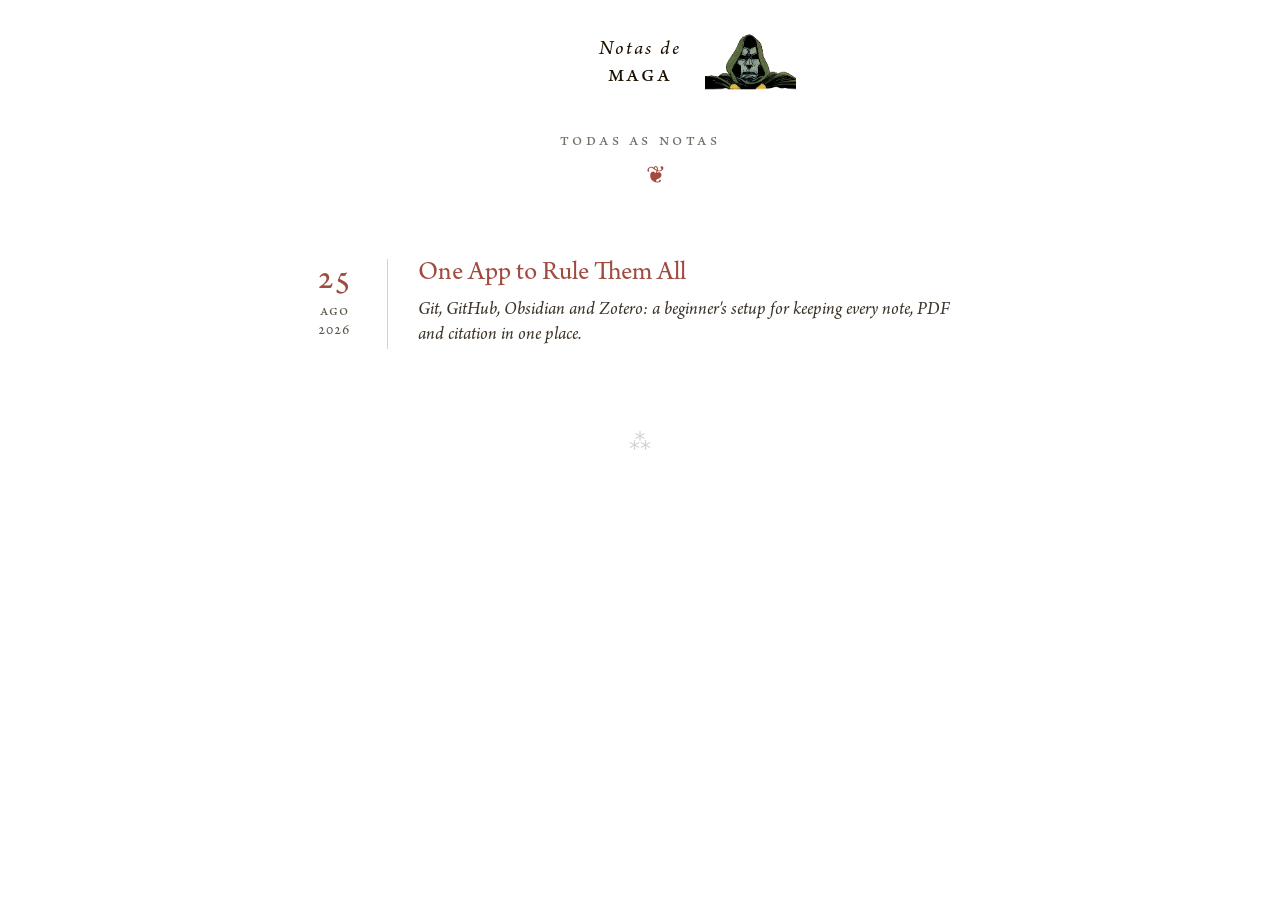
==== notas/index.html @ f34725a0 "Remove reading time from the notas post list Co-Authored-By: Claude Opus 5.5 <noreply@anthropic.com>" ====
<html>
    <head>
        <meta charset="UTF-8">
        <meta name="viewport" content="width=device-width, initial-scale=1">
        <title>Maga's Philosophy Notes</title>
        <link rel="stylesheet" href="main.css">
        <link rel="stylesheet" href="desktop.css">
        <link rel="icon" type="image/png" href="./favicon.png"/>
        <script src="script.js"></script>
    </head>
    <body>
        <div id="title-wrap">
        <a id="home-link" href="./">
        <h5 id="pre-author">Notas de</h5>
        <h4 id="author">Maga</h4>
        </a>
        <img id="title-mascot" src="doom-mascot.png" alt="Doctor Doom"/>
        </div>
        <p class="list-heading">Todas as notas</p>
        <p class="ornament">❦</p>
        <ol id="posts">
            <li>
                <a class="post" href="fluxo-de-notas.html">
                    <time class="post-date" datetime="2026-08-25">
                        <span class="post-day">25</span>
                        <span class="post-month">ago 2026</span>
                    </time>
                    <span class="post-title">One App to Rule Them All</span>
                    <span class="post-summary">Git, GitHub, Obsidian and Zotero: a beginner's setup for keeping every note, PDF and citation in one place.</span>
                </a>
            </li>
        </ol>
        <p class="list-footer">⁂</p>
---- notas/main.css ----
@font-face { font-family: 'ap'; src: url('fonts/regular.otf') format('opentype'); }
@font-face { font-family: 'ap'; font-weight: bold; src: url('fonts/bold.otf') format('opentype'); }
@font-face { font-family: 'ap'; font-style: italic; src: url('fonts/italic.otf') format('opentype'); }
@font-face { font-family: 'ap'; font-weight: bold; font-style: italic; src: url('fonts/bolditalic.otf') format('opentype'); }

html {
    /* --pale: #fdfdfc; */
    --pale: white;
    --red: #a14a3f;
    --black: #1a0f00;
    --dim: #33330011;
    --lightgrey: #d2d2d2;
    --lightblue: #e7eff6;
    --blue: rgb(15, 52, 128);
}

body {
    width: 90%;
    margin: 3% auto;

    font-family: 'Arno Pro', 'ap', Garamond, Georgia, serif;
    font-size: 14pt;
    font-feature-settings: 'onum';
    color: var(--black);
    background: var(--pale);

    counter-reset: section;
}

/* main content */

.content {
    margin: 0 auto;
    font-size: 116%;
}

p,
blockquote p,
.content li {
    margin-bottom: 0;
    line-height: 1.3;
    text-align: justify;
}

p + p {
    margin-top: 0;
    text-indent: 1.3em;
}

strong { font-weight: 600; }

hr {
    width: 20em;
    margin: 1.3em auto;
    border: none;
    border-top: 1px solid var(--lightgrey);
}

/* links and footnote numbers */

a[href] {
    text-decoration: none;
    color: var(--red);
}
a[href]:hover {
    text-decoration: underline;
}

sup {
    vertical-align: baseline;
    position: relative;
    top: -0.4em;

    font-size: 0.7em;
    font-feature-settings: 'nnum';
}

.sc { /* small caps */
    text-transform: lowercase;
    font-variant: small-caps;
}

/* tables */

table {
    margin: 2em auto;
    line-height: 1.7;

    border-top: 1px solid var(--black);
    border-bottom: 1px solid var(--black);
    border-collapse: collapse; /* allows for internal borders */
}

thead { border-bottom: 1px solid var(--ctext); }
th { font-weight: normal; }
td, th { padding: 0 0.3em; }

/* epigraphs */

.epigraph {
    width: 80%;
    padding-left: 11%;
    margin-top: 2.5em;

    font-size: 1em;
    text-align: justify;
    font-feature-settings: 'swsh'; /* swashes */
}

.epigraph.short { text-align: right; }

.epigraph footer { /* i.e. the citation */
    margin-top: 0.6em;

    font-variant: small-caps;
    font-feature-settings: normal;
    text-align: right;
    text-transform: lowercase;
    letter-spacing: 1px;
}

.epigraph footer em { /* the source text in the citation */
    font-variant: normal;
    text-transform: none;
    letter-spacing: normal;
}

/* headings */

h2, h3 { text-align: center; }

h2 { /* main chapter titles, e.g. 'Consciousness' or 'Reason' */
    font-size: 1.9em;
    padding-top: 10px;
    margin-bottom: -0.34em;
    font-weight: 400;
    color: var(--red);
}

h3 { /* section titles, e.g. 'Sensuous Certainty' or 'Mastery and Servitude' */
    margin-top: 2em;
    margin-bottom: 5px;
    font-weight: 400;
    font-variant: small-caps;
    font-size: 1.3em;
    text-transform: lowercase;
}

h4:not(#author):not(.subtitle) { /* mini-section titles, e.g. 'Skepticism' or Pleasure and Necessity' */
    font-size: 1.12em;
    font-weight: normal;
    font-style: italic;
    margin: 2em 0 1em 0;
    counter-increment: subsection;
}

h4:not(#author):not(.subtitle)::before {
    content: counter(subsection);
    font-style: normal;
    margin-right: 0.4em;
}

.subtitle {
    margin: -0.25em 0 0.25em 0;
    text-align: center;
    font-style: italic;
    font-weight: normal;
}

img#title {
    display: block;
    margin: 30px auto 30px auto;
    width: 55%;
}

#title-wrap {
    position: relative;
    display: table;
    margin: 20px auto 0 auto;
}

#title-mascot {
    position: absolute;
    top: 35%;
    right: -6.2em;
    transform: translateY(-50%);
    height: 3.4em;
    width: auto;
}

.content figure {
    margin: 2em auto;
    text-align: center;
}

.content figure img {
    max-width: 100%;
    max-height: 22em;
    border: 1px solid var(--lightgrey);
}

.content figcaption {
    margin-top: 0.5em;
    font-size: 0.85em;
    font-style: italic;
    color: var(--black);
    opacity: 0.7;
}

#author {
    margin: 0;

    font-variant: small-caps;
    font-weight: 400;
    font-size: 1.3em;
    text-align: center;
    text-transform: lowercase;
    letter-spacing: 0.1em;
    color: var(--black);
}

#pre-author { /* "Notes on Hegel's" */
    margin: 0;

    font-size: 1.1em;
    font-weight: normal;
    font-style: italic;
    text-align: center;
    letter-spacing: 0.1em;
}

#title-info { /* 'Last edited' info */
    text-align: center;
    font-style: italic;
    opacity: 0.8;
}

/* contents */

#contents {
    margin: 2em auto 4em auto;
    padding-left: 2.4rem;
    white-space: nowrap;

    counter-reset: toc;
}

#contents ol { padding-left: 0; }

#contents li {
    margin-top: 0;
    display: block;
    list-style-type: none;
}

/* separate sections */
#contents > li { margin-top: 1em; }

/* indent sub-sub-sections */
#contents li li li a { margin-left: 1em; }

/* numbering */
#contents > li::before {
    position: absolute;
    width: 2.4rem;
    transform: translate(-3.2rem);
    text-align: right;
    color: var(--lightgrey);
    content: counter(toc);
    counter-increment: toc;
}

#contents a { line-height: 1.375em; }

/* some pages are so huge that they have extra contents sub-sections
 * that are only visible when that page is displayed */
#contents .extra-contents {
    padding-left: 1em;
    font-size: 90%;
}

/* navigation */

#nav {
    margin-top: 2em;
    font-size: 1.05em;
    text-align: center;
}

#nav a {
    display: block;
    margin-bottom: 0.3em;
}

/* footnotes */

.footnotes hr { display: none; }

.footnotes li,
.footnotes p {
    font-size: 0.98em;
    margin: 0 0 0.3em 0;
}

.footnotes blockquote { margin: 0.5em 1em; }

.footnotes blockquote p {
    font-size: 0.9em;
    line-height: 1.1;
}

.footnotes a { color: var(--blue); }
.footnotes a.footnote-back { color: var(--lightgrey); }
.footnotes a:hover { color: var(--red); }

/* selected footnote */
.footnotes li:target { background: var(--dim); }

#biblink { /* link in footnotes to bibliography.html */
    display: block;
    text-align: center;
    color: var(--blue);
}

/* bibliography */

.bib {
    padding: 0;
    font-size: 0.9em;
}

.bib li {
    text-align: left;
    list-style-type: none;
    text-indent: -2em;
    margin-left: 2em;
    margin-bottom: 0.2em;
}

.bib li span { /* author names */
    font-variant: small-caps;
    text-transform: lowercase;
}

.bib-note { /* p in .bib */
    width: 80%;
    margin: 0.5em auto 1em auto;
}

/* JavaScript elements */

#wordcount {
    margin-top: 4em;
    text-align: center;
    color: var(--lightgrey);
}

#moving-header {
    display: none;
}

/* link back to the front page, at the end of a post */

#back {
    margin-top: 3em;
    text-align: center;
}

/* the title links to the front page */

a#home-link[href] {
    color: inherit;
    text-decoration: none;
}

#back-top {
    margin: 0.8em 0 0 0;
    text-align: center;
    font-size: 0.9em;
}

/* front page: list of posts */

.list-heading {
    margin: 2.2em 0 0 0;
    text-align: center;
    font-variant: small-caps;
    text-transform: lowercase;
    letter-spacing: 0.2em;
    font-size: 0.95em;
    opacity: 0.6;
}

.ornament {
    margin: 0.4em 0 0 0;
    text-align: center;
    color: var(--red);
    font-size: 1.3em;
}

#posts {
    max-width: 38em;
    margin: 2em auto 3em auto;
    padding: 0;
    list-style-type: none;
}

#posts li + li { border-top: 1px solid var(--lightgrey); }

#posts a.post {
    display: grid;
    grid-template-columns: 4.5em 1fr;
    column-gap: 1.6em;
    padding: 1.4em 1em;
    color: var(--black);
    text-decoration: none;
    border-radius: 3px;
    transition: background 0.2s ease;
}

#posts a.post:hover { background: var(--dim); }

.post-date {
    grid-row: span 3;
    padding-top: 0.2em;
    text-align: center;
    border-right: 1px solid var(--lightgrey);
    padding-right: 1.2em;
}

.post-day {
    display: block;
    font-size: 2em;
    line-height: 1;
    color: var(--red);
}

.post-month {
    display: block;
    margin-top: 0.2em;
    font-variant: small-caps;
    letter-spacing: 1px;
    font-size: 0.85em;
    opacity: 0.7;
}

.post-title {
    font-size: 1.45em;
    line-height: 1.2;
    color: var(--red);
}

#posts a.post:hover .post-title { text-decoration: underline; }

.post-summary {
    margin-top: 0.35em;
    font-style: italic;
    line-height: 1.35;
    opacity: 0.85;
}


@media (max-width: 480px) {
    #posts a.post { grid-template-columns: 3.5em 1fr; column-gap: 1em; padding: 1.2em 0.4em; }
    .post-date { padding-right: 0.8em; }
}

.list-footer {
    text-align: center;
    color: var(--lightgrey);
    font-size: 1.2em;
    margin-bottom: 3em;
}
---- notas/desktop.css ----
@media (min-width: 768px) {

body {
    width: 62%;
}

/* Main text ------------------------------------------------ */

.content {
    font-size: 104%;
    max-width: 76ch;
}

p,
blockquote p,
.content li {
    font-size: 1.2em;
}

::selection {
    background: var(--lightblue);
}

/* paragraph numbering */

.content>p::before, .content>ol::before {
    clear: right;
    float: right;
    margin-right: -10%;

    font-size: 0.8em;
    color: var(--lightgrey);
    white-space: nowrap;
    counter-increment: section;
    content: counter(section);
}

/* lists */

.content ol {
    position: relative; /* required for the numbers, see below */
    padding-left: 0;
    counter-reset: item;
    list-style-type: none;
}

.content ol li::before {
    position: absolute;
    left: -1.3em;
    content: counter(item) ' ';
    counter-increment: item;
}

.content li p { font-size: 1em; }

/* contents */

#contents {
    width: 50%;
}

/* footnotes */

.footnotes {
    width: 120%;
    margin: 50px -10%;
}

.footnotes ol {
    column-count: 2;
    column-gap: 3em;
}

.footnotes li,
.footnotes p {
    break-inside: avoid column;
    page-break-inside: avoid; /* firefox */
}

/* JavaScript elements -------------------------------------- */

#hover-note {
    border-left: 1px solid #000000aa;

    position: fixed;
    opacity: 0; /* see script.js */
    padding: 0.6em;
    transform: translateY(-50%);
    width: 18%;
    left: 76%;
}

#hover-note p {
    margin: 0;
    font-size: 0.95em;
    text-align: left;
}

#moving-header {
    display: block;

    position: fixed;
    width: 25%;
    top: 10px;
    left: 20px;

    font-variant: small-caps;
    font-size: 1.1em;
    text-transform: lowercase;
    opacity: 0.5;
}

#moving-header em { font-style: normal; }

} /* end @media query */
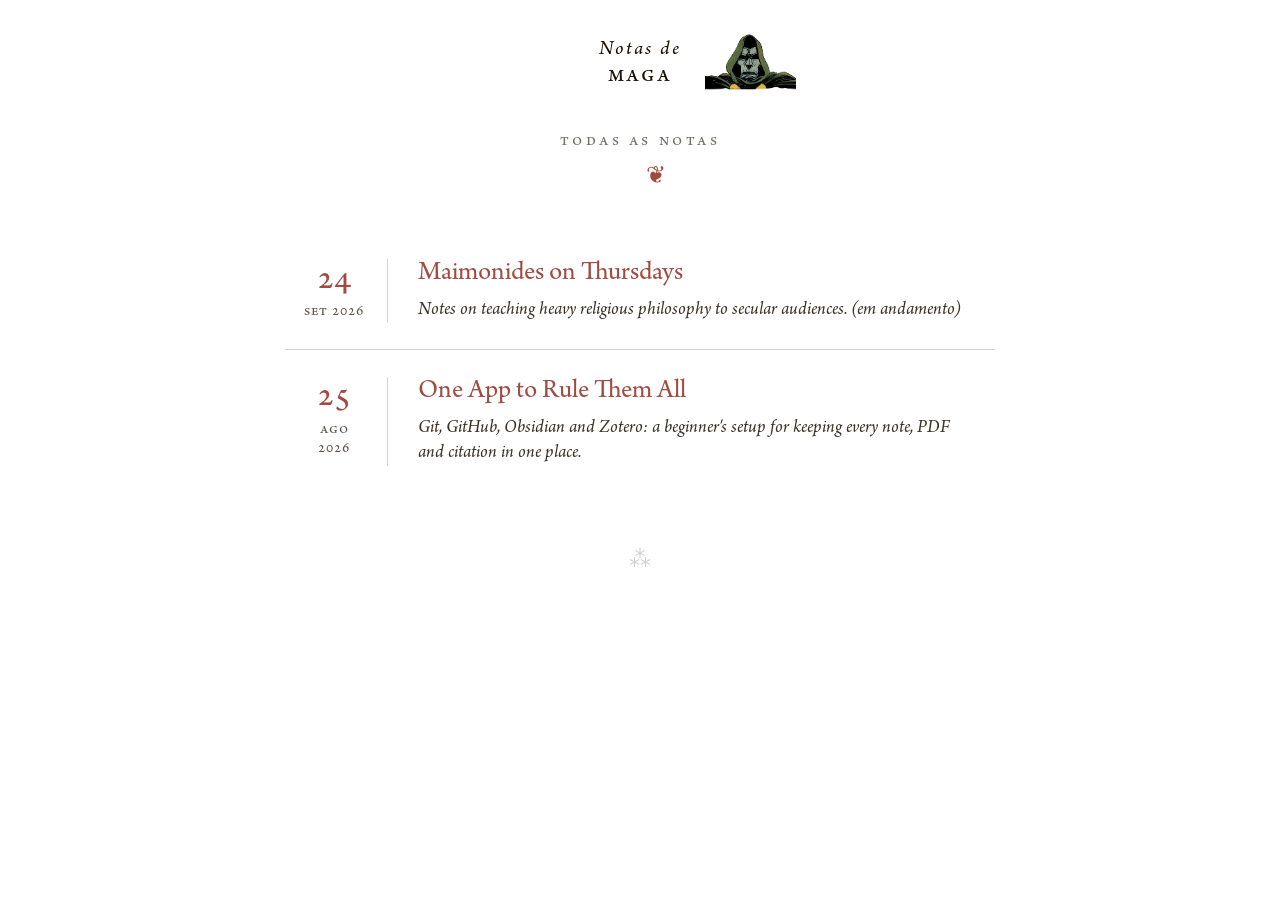
==== commit d799b561: "Add Maimonides on Thursdays post stub Placeholder page for a new notas post on teaching heavy religi" ====
--- a/notas/index.html
+++ b/notas/index.html
@@ -20,6 +20,16 @@
         <p class="ornament">❦</p>
         <ol id="posts">
             <li>
+                <a class="post" href="maimonides-thursdays.html">
+                    <time class="post-date" datetime="2026-09-24">
+                        <span class="post-day">24</span>
+                        <span class="post-month">set 2026</span>
+                    </time>
+                    <span class="post-title">Maimonides on Thursdays</span>
+                    <span class="post-summary">Notes on teaching heavy religious philosophy to secular audiences. (em andamento)</span>
+                </a>
+            </li>
+            <li>
                 <a class="post" href="fluxo-de-notas.html">
                     <time class="post-date" datetime="2026-08-25">
                         <span class="post-day">25</span>
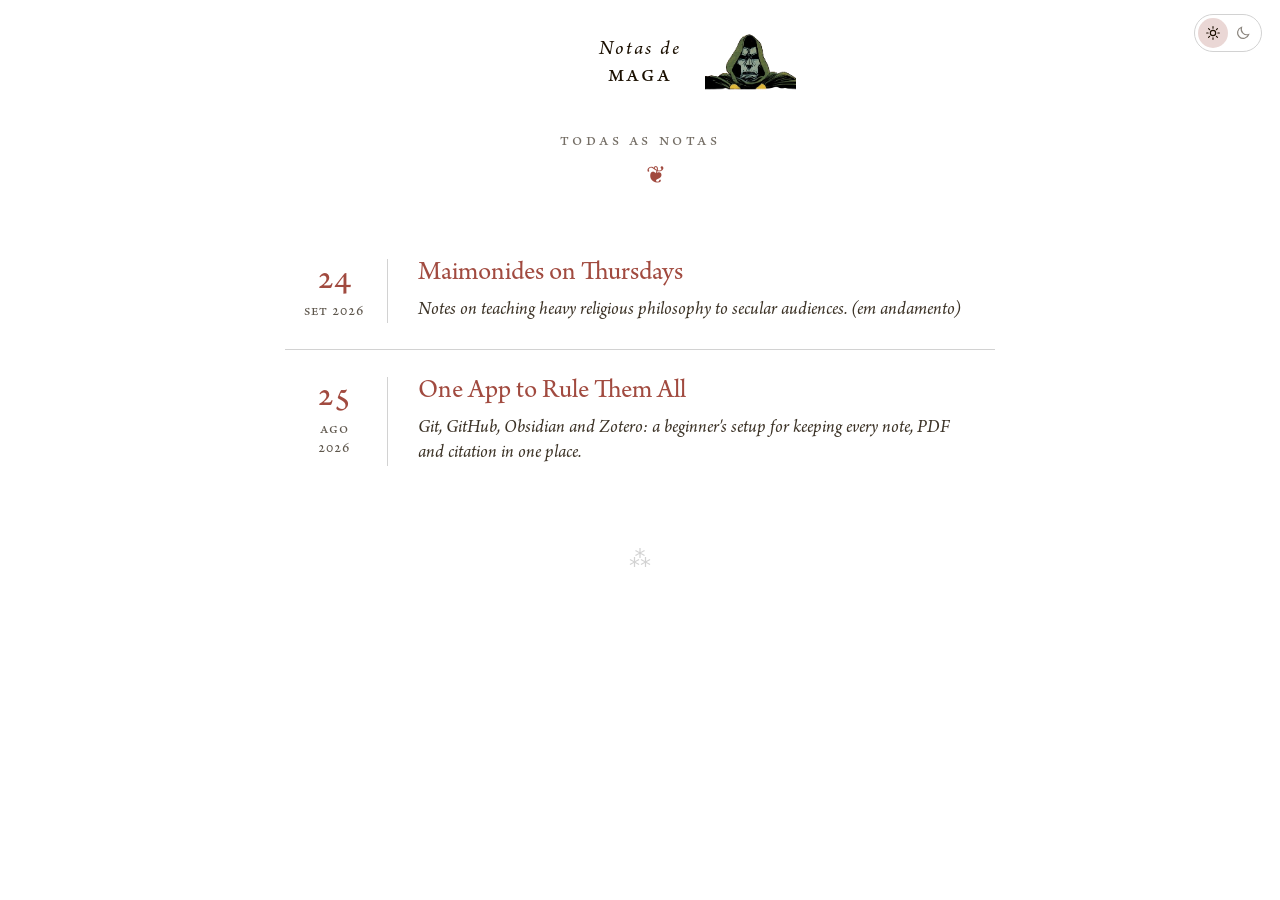
==== commit 916be7f7: "Add dark theme with sun/moon toggle and dark illustrated initials Co-Authored-By: Claude Sonnet 5.5 " ====
--- a/notas/index.html
+++ b/notas/index.html
@@ -3,12 +3,32 @@
         <meta charset="UTF-8">
         <meta name="viewport" content="width=device-width, initial-scale=1">
         <title>Maga's Philosophy Notes</title>
+        <script>
+            // set the theme before first paint, to avoid a flash
+            (function () {
+                var t = null;
+                try { t = localStorage.getItem('theme'); } catch (e) {}
+                if (t !== 'light' && t !== 'dark') {
+                    t = matchMedia('(prefers-color-scheme: dark)').matches ? 'dark' : 'light';
+                }
+                document.documentElement.dataset.theme = t;
+            })();
+        </script>
         <link rel="stylesheet" href="main.css">
         <link rel="stylesheet" href="desktop.css">
         <link rel="icon" type="image/png" href="./favicon.png"/>
         <script src="script.js"></script>
     </head>
     <body>
+        <div id="theme-toggle" role="group" aria-label="Tema">
+        <span class="thumb"></span>
+        <button type="button" data-theme-set="light" aria-label="Tema claro" title="Tema claro">
+            <svg viewBox="0 0 24 24" aria-hidden="true"><circle cx="12" cy="12" r="4"/><path d="M12 2.5v2.2M12 19.3v2.2M2.5 12h2.2M19.3 12h2.2M5.3 5.3l1.6 1.6M17.1 17.1l1.6 1.6M5.3 18.7l1.6-1.6M17.1 6.9l1.6-1.6"/></svg>
+        </button>
+        <button type="button" data-theme-set="dark" aria-label="Tema escuro" title="Tema escuro">
+            <svg viewBox="0 0 24 24" aria-hidden="true"><path d="M20.5 14.2A8.5 8.5 0 0 1 9.8 3.5a8.5 8.5 0 1 0 10.7 10.7z"/></svg>
+        </button>
+        </div>
         <div id="title-wrap">
         <a id="home-link" href="./">
         <h5 id="pre-author">Notas de</h5>
--- a/notas/main.css
+++ b/notas/main.css
@@ -12,6 +12,19 @@
     --lightgrey: #d2d2d2;
     --lightblue: #e7eff6;
     --blue: rgb(15, 52, 128);
+    --rule: #000000aa;
+}
+
+html[data-theme="dark"] {
+    color-scheme: dark;
+    --pale: #1a1919;
+    --red: #7da06a;       /* lighter tint of #4a673f, for legible text */
+    --black: #e6e1d6;
+    --dim: #ffffff12;
+    --lightgrey: #3d3b39;
+    --lightblue: #2b3d26;
+    --blue: #94b385;
+    --rule: #4a673f;
 }
 
 body {
@@ -471,3 +484,102 @@
     font-size: 1.2em;
     margin-bottom: 3em;
 }
+
+/* illustrated initials (see dropcap.lua): light and dark versions stacked */
+
+.dc {
+    float: left;
+    position: relative;
+    height: 5.3em;
+    margin: 0.1em 0.55em 0 0;
+}
+
+.dc img {
+    display: block;
+    height: 100%;
+    width: auto;
+}
+
+.dc img.dark {
+    position: absolute;
+    top: 0;
+    left: 0;
+    width: 100%;
+    opacity: 0;
+    transition: opacity 0.7s ease;
+}
+
+html[data-theme="dark"] .dc img.dark { opacity: 1; }
+
+/* theme toggle */
+
+#theme-toggle {
+    position: fixed;
+    top: 14px;
+    right: 18px;
+    z-index: 10;
+    display: flex;
+    padding: 3px;
+    border: 1px solid var(--lightgrey);
+    border-radius: 999px;
+    background: var(--pale);
+}
+
+#theme-toggle .thumb {
+    position: absolute;
+    top: 3px;
+    left: 3px;
+    width: 30px;
+    height: 30px;
+    border-radius: 50%;
+    background: var(--red);
+    opacity: 0.22;
+    transition: transform 0.6s cubic-bezier(0.65, 0, 0.25, 1);
+}
+
+html[data-theme="dark"] #theme-toggle .thumb { transform: translateX(30px); }
+
+#theme-toggle button {
+    position: relative;
+    width: 30px;
+    height: 30px;
+    padding: 0;
+    border: none;
+    border-radius: 50%;
+    background: none;
+    color: var(--black);
+    cursor: pointer;
+    display: flex;
+    align-items: center;
+    justify-content: center;
+    opacity: 0.5;
+    transition: opacity 0.4s ease;
+}
+
+#theme-toggle button:hover,
+#theme-toggle button[aria-pressed="true"] { opacity: 1; }
+
+#theme-toggle button:focus-visible { outline: 2px solid var(--red); outline-offset: 1px; }
+
+#theme-toggle svg {
+    width: 16px;
+    height: 16px;
+    fill: none;
+    stroke: currentColor;
+    stroke-width: 1.7;
+    stroke-linecap: round;
+    transition: transform 0.6s cubic-bezier(0.65, 0, 0.25, 1);
+}
+
+#theme-toggle button[aria-pressed="true"] svg { transform: rotate(360deg); }
+#theme-toggle button[aria-pressed="false"] svg { transform: rotate(0deg); }
+
+/* smooth switch between themes (class is added by script.js while switching) */
+
+html.theme-fade,
+html.theme-fade *,
+html.theme-fade *::before,
+html.theme-fade *::after {
+    transition: background-color 0.7s ease, color 0.7s ease, border-color 0.7s ease,
+                opacity 0.7s ease, fill 0.7s ease, stroke 0.7s ease !important;
+}
--- a/notas/desktop.css
+++ b/notas/desktop.css
@@ -80,7 +80,7 @@
 /* JavaScript elements -------------------------------------- */
 
 #hover-note {
-    border-left: 1px solid #000000aa;
+    border-left: 1px solid var(--rule);
 
     position: fixed;
     opacity: 0; /* see script.js */
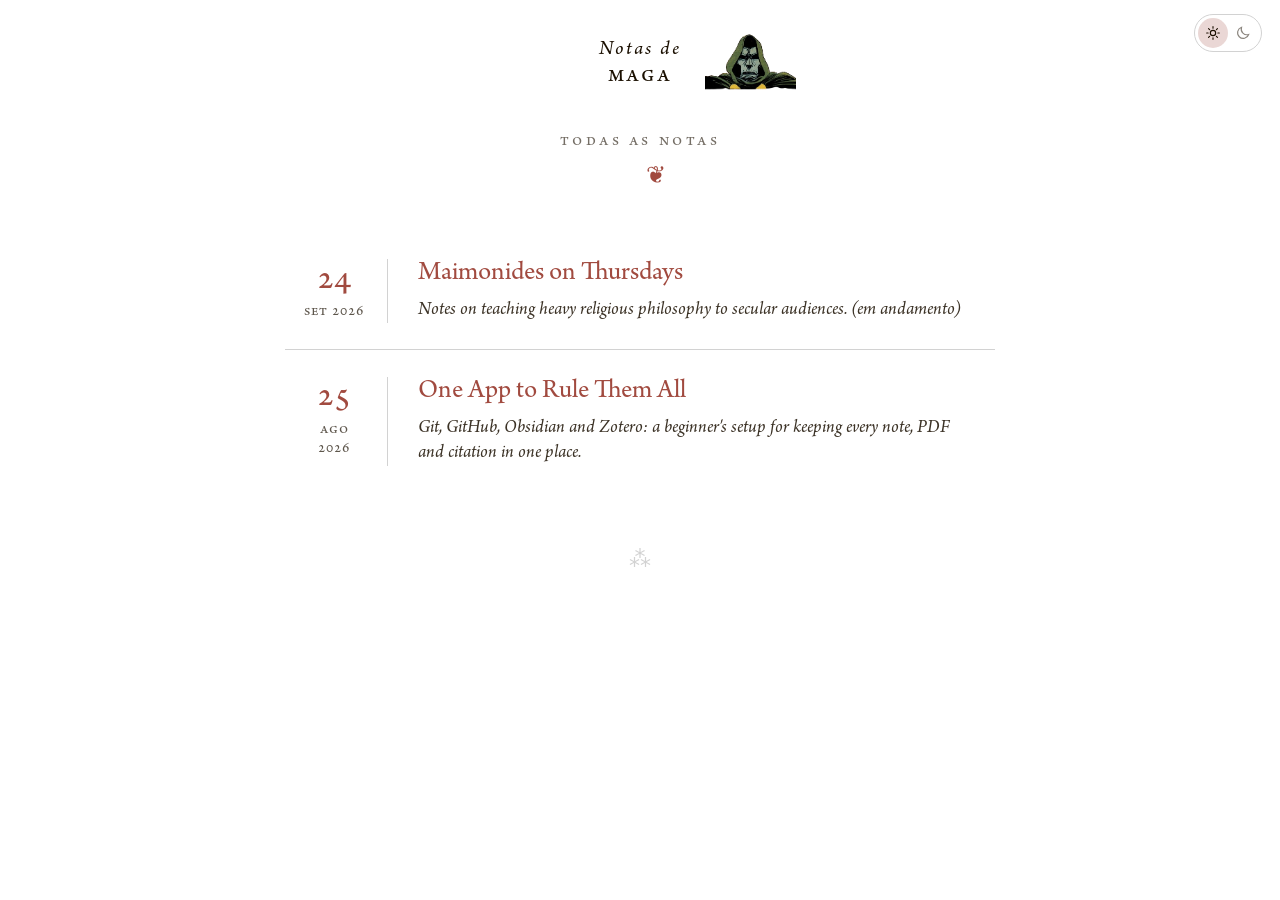
==== commit d44aef72: "Make initials transparent so they fade together with the page background Co-Authored-By: Claude Sonn" ====
--- a/notas/index.html
+++ b/notas/index.html
@@ -14,10 +14,10 @@
                 document.documentElement.dataset.theme = t;
             })();
         </script>
-        <link rel="stylesheet" href="main.css">
-        <link rel="stylesheet" href="desktop.css">
+        <link rel="stylesheet" href="main.css?v=aec83dab">
+        <link rel="stylesheet" href="desktop.css?v=aec83dab">
         <link rel="icon" type="image/png" href="./favicon.png"/>
-        <script src="script.js"></script>
+        <script src="script.js?v=aec83dab"></script>
     </head>
     <body>
         <div id="theme-toggle" role="group" aria-label="Tema">
--- a/notas/main.css
+++ b/notas/main.css
@@ -485,7 +485,7 @@
     margin-bottom: 3em;
 }
 
-/* illustrated initials (see dropcap.lua): light and dark versions stacked */
+/* illustrated initials (see dropcap.lua): each theme has its own drawings */
 
 .dc {
     float: left;
@@ -498,18 +498,33 @@
     display: block;
     height: 100%;
     width: auto;
-}
-
-.dc img.dark {
+    transition: opacity 0.8s ease; /* same duration and easing as the theme colors */
+}
+
+/* a letter with drawings in both themes: stack them and cross-fade */
+.dc.has-light.has-dark img.dark {
     position: absolute;
     top: 0;
     left: 0;
     width: 100%;
     opacity: 0;
-    transition: opacity 0.7s ease;
-}
-
-html[data-theme="dark"] .dc img.dark { opacity: 1; }
+}
+
+html[data-theme="dark"] .dc.has-light.has-dark img.dark { opacity: 1; }
+html[data-theme="dark"] .dc.has-light.has-dark img.light { opacity: 0; }
+
+/* the plain letter, shown only where the theme has no drawing for it */
+.dc-letter { display: none; }
+
+html[data-theme="light"] .dc:not(.has-light),
+html[data-theme="dark"] .dc:not(.has-dark) { display: none; }
+
+html[data-theme="light"] .dc:not(.has-light) + .dc-letter,
+html[data-theme="dark"] .dc:not(.has-dark) + .dc-letter { display: inline; }
+
+/* a drawing that exists in one theme only */
+html[data-theme="dark"] .dc.has-dark:not(.has-light) img.dark,
+html[data-theme="light"] .dc.has-light:not(.has-dark) img.light { opacity: 1; }
 
 /* theme toggle */
 
@@ -574,12 +589,29 @@
 #theme-toggle button[aria-pressed="true"] svg { transform: rotate(360deg); }
 #theme-toggle button[aria-pressed="false"] svg { transform: rotate(0deg); }
 
-/* smooth switch between themes (class is added by script.js while switching) */
-
-html.theme-fade,
-html.theme-fade *,
-html.theme-fade *::before,
-html.theme-fade *::after {
-    transition: background-color 0.7s ease, color 0.7s ease, border-color 0.7s ease,
-                opacity 0.7s ease, fill 0.7s ease, stroke 0.7s ease !important;
-}
+/* smooth switch between themes: the theme colors are registered as <color>
+ * custom properties, so they interpolate on the root and every element that
+ * uses them follows frame by frame (no per-element transitions to compound).
+ * The class is added by script.js only while switching. */
+
+@property --pale      { syntax: '<color>'; inherits: true; initial-value: white; }
+@property --red       { syntax: '<color>'; inherits: true; initial-value: #a14a3f; }
+@property --black     { syntax: '<color>'; inherits: true; initial-value: #1a0f00; }
+@property --dim       { syntax: '<color>'; inherits: true; initial-value: #33330011; }
+@property --lightgrey { syntax: '<color>'; inherits: true; initial-value: #d2d2d2; }
+@property --lightblue { syntax: '<color>'; inherits: true; initial-value: #e7eff6; }
+@property --blue      { syntax: '<color>'; inherits: true; initial-value: rgb(15, 52, 128); }
+@property --rule      { syntax: '<color>'; inherits: true; initial-value: #000000aa; }
+
+html.theme-fade {
+    transition: --pale 0.8s ease, --red 0.8s ease, --black 0.8s ease,
+                --dim 0.8s ease, --lightgrey 0.8s ease, --lightblue 0.8s ease,
+                --blue 0.8s ease, --rule 0.8s ease;
+}
+
+/* a short paragraph still ends below its initial */
+p:has(> .dc)::after {
+    content: "";
+    display: block;
+    clear: both;
+}
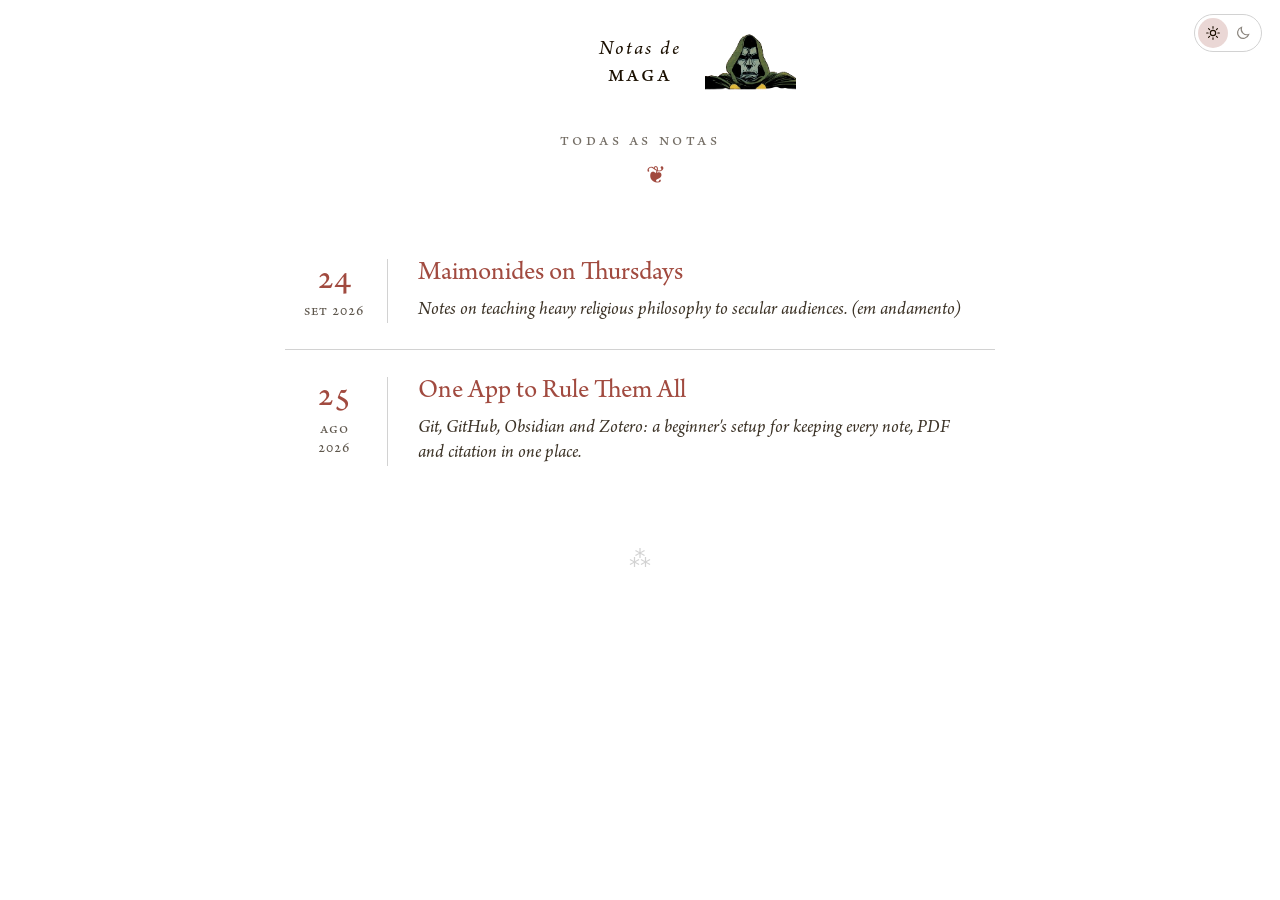
==== commit 0dad984a: "Fix contents menu overflowing on phones; move theme toggle clear of the mascot Co-Authored-By: Claud" ====
--- a/notas/index.html
+++ b/notas/index.html
@@ -14,10 +14,10 @@
                 document.documentElement.dataset.theme = t;
             })();
         </script>
-        <link rel="stylesheet" href="main.css?v=aec83dab">
-        <link rel="stylesheet" href="desktop.css?v=aec83dab">
+        <link rel="stylesheet" href="main.css?v=5082ed62">
+        <link rel="stylesheet" href="desktop.css?v=5082ed62">
         <link rel="icon" type="image/png" href="./favicon.png"/>
-        <script src="script.js?v=aec83dab"></script>
+        <script src="script.js?v=5082ed62"></script>
     </head>
     <body>
         <div id="theme-toggle" role="group" aria-label="Tema">
--- a/notas/main.css
+++ b/notas/main.css
@@ -609,9 +609,33 @@
                 --blue 0.8s ease, --rule 0.8s ease;
 }
 
-/* a short paragraph still ends below its initial */
-p:has(> .dc)::after {
-    content: "";
-    display: block;
-    clear: both;
-}
+/* a short paragraph lets the next one wrap beside its initial (no empty gap);
+ * headings and figures always start below it */
+p:has(> .dc) + p { text-indent: 0; }
+
+h2, h3, .content figure { clear: both; }
+
+/* small screens: let long titles in the contents wrap instead of widening the page */
+@media (max-width: 767px) {
+    #contents {
+        white-space: normal;
+        padding-left: 1.8rem;
+        margin-bottom: 3em;
+    }
+
+    #contents > li::before {
+        width: 1.2rem;
+        transform: translate(-1.8rem);
+    }
+
+    #contents li li { margin-bottom: 0.25em; }
+}
+
+/* small screens: keep the theme toggle clear of the mascot next to the title */
+@media (max-width: 767px) {
+    #theme-toggle {
+        right: auto;
+        left: 12px;
+        top: 12px;
+    }
+}
